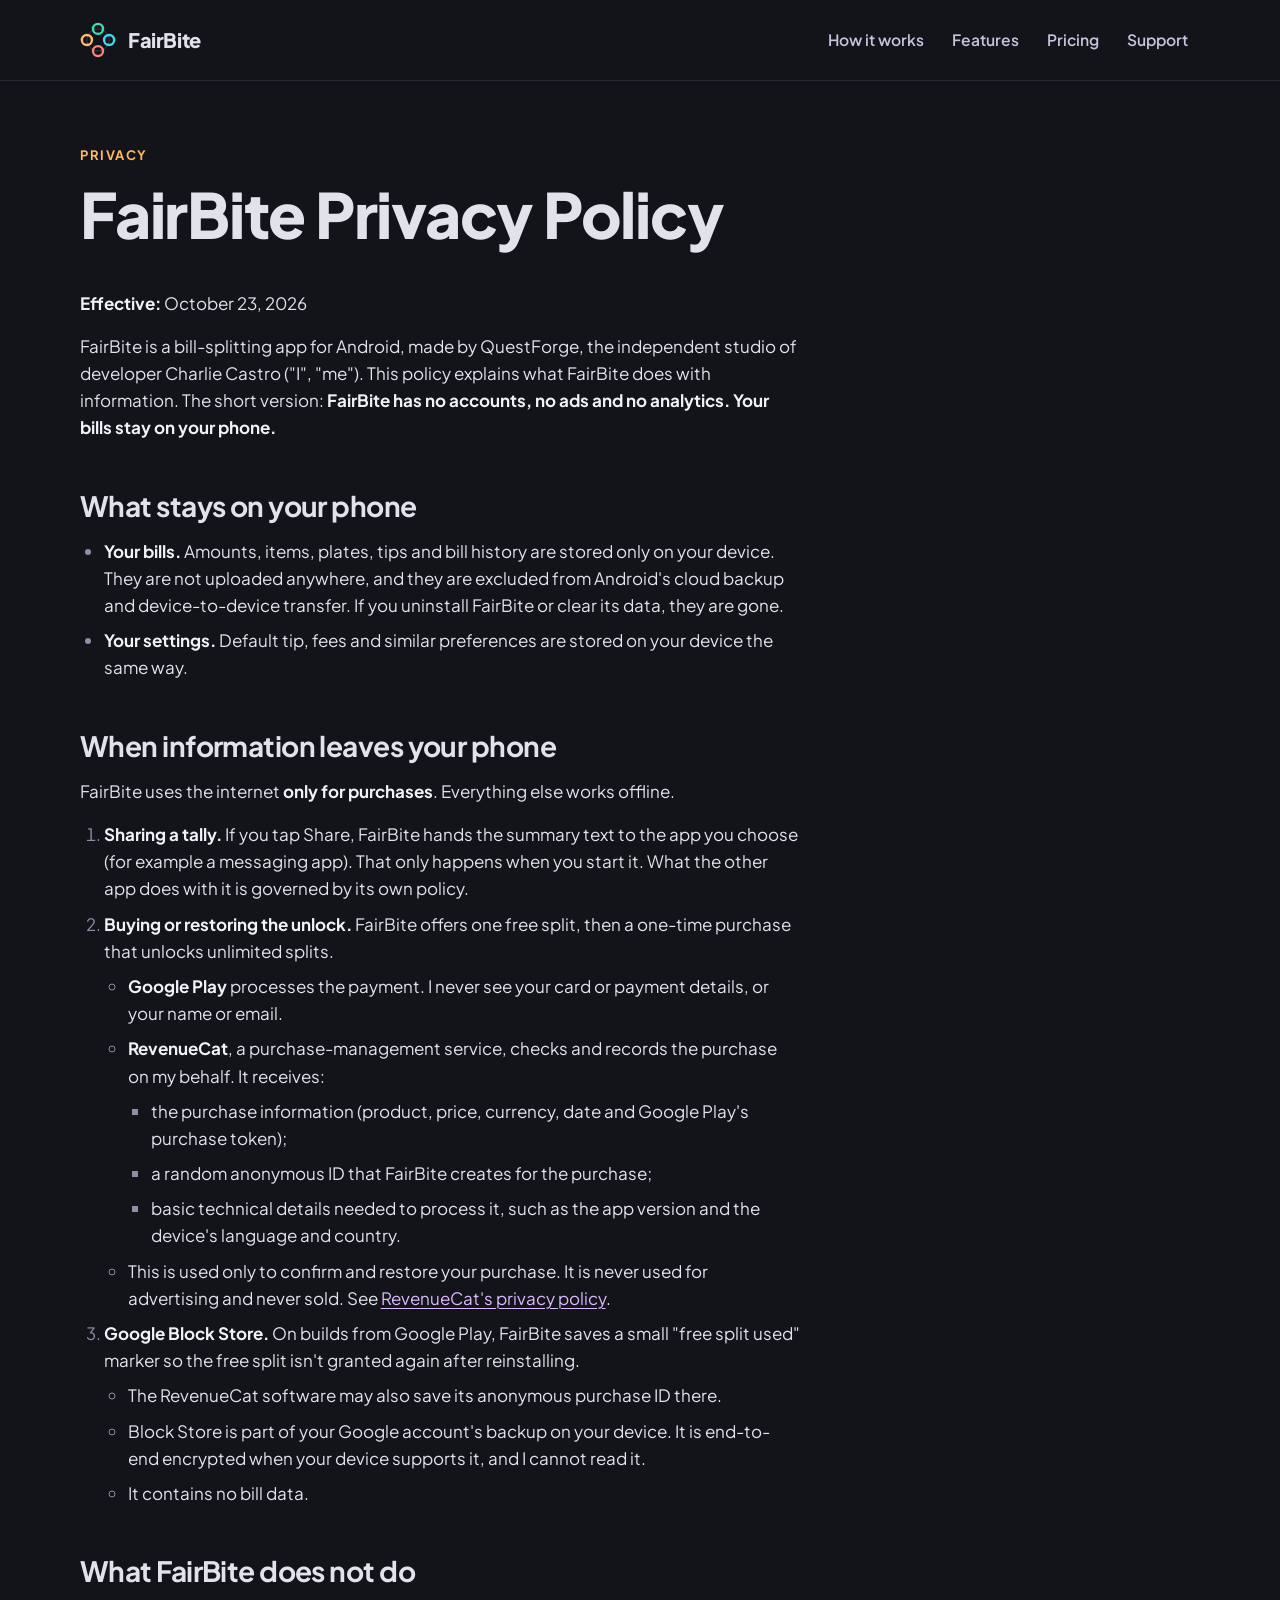
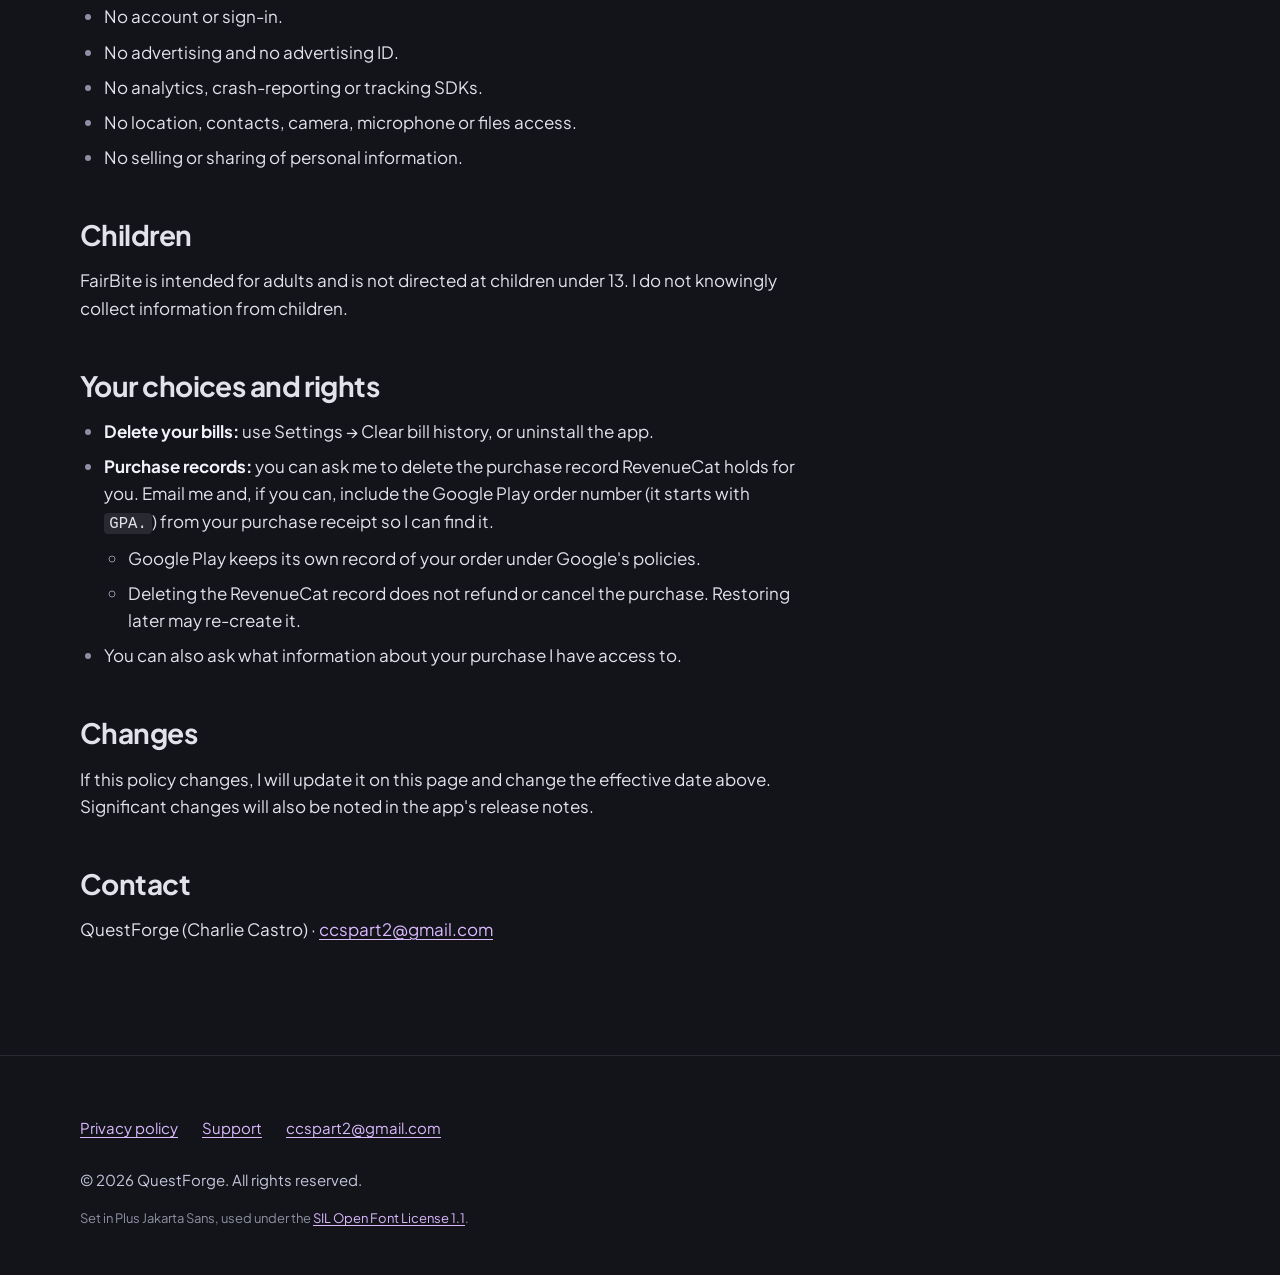
==== privacy/index.html @ 78be265c "ccspart2/FairBite#102: website v1 — home, support, privacy policy, 404 Static, dark, Plus Jakarta Sa" ====
<!doctype html>
<html lang="en">
<head>
  <meta charset="utf-8">
  <meta name="viewport" content="width=device-width, initial-scale=1">
  <title>Privacy policy — FairBite</title>
  <meta name="description" content="FairBite has no accounts, no ads and no analytics. Your bills stay on your phone. How purchases through Google Play and RevenueCat are handled.">
  <meta name="theme-color" content="#13131A">
  <meta name="color-scheme" content="dark">
  <!-- SITE URL: absolute URLs below use the base https://ccspart2.github.io/fairbite-site/ — see README to change it. -->
  <link rel="canonical" href="https://ccspart2.github.io/fairbite-site/privacy/">
  <link rel="icon" href="../favicon.svg" type="image/svg+xml">
  <link rel="icon" href="../assets/img/favicon-32.png" sizes="32x32" type="image/png">
  <link rel="apple-touch-icon" href="../assets/img/apple-touch-icon.png">
  <link rel="preload" href="../fonts/plus-jakarta-sans.woff2" as="font" type="font/woff2" crossorigin>
  <link rel="stylesheet" href="../assets/css/site.css">

  <meta property="og:type" content="website">
  <meta property="og:site_name" content="FairBite">
  <meta property="og:title" content="Privacy policy — FairBite">
  <meta property="og:description" content="FairBite has no accounts, no ads and no analytics. Your bills stay on your phone. How purchases through Google Play and RevenueCat are handled.">
  <meta property="og:url" content="https://ccspart2.github.io/fairbite-site/privacy/">
  <meta property="og:image" content="https://ccspart2.github.io/fairbite-site/assets/img/og-image.png">
  <meta property="og:image:width" content="1200">
  <meta property="og:image:height" content="630">
  <meta property="og:image:alt" content="FairBite: four coloured plate rings around a table, with the words Split the bill, fair to the cent.">
  <meta property="og:locale" content="en_US">
  <meta name="twitter:card" content="summary_large_image">
  <meta name="twitter:title" content="Privacy policy — FairBite">
  <meta name="twitter:description" content="FairBite has no accounts, no ads and no analytics. Your bills stay on your phone. How purchases through Google Play and RevenueCat are handled.">
  <meta name="twitter:image" content="https://ccspart2.github.io/fairbite-site/assets/img/og-image.png">
</head>
<body>
  <a class="skip-link" href="#main">Skip to content</a>

  <header class="site-header">
    <div class="wrap">
      <a class="brand" href="../">
        <img src="../assets/img/logo.svg" alt="" width="36" height="36">
        FairBite
      </a>
      <nav class="site-nav" aria-label="Main">
        <ul>
          <li><a href="../#how-it-works">How it works</a></li>
          <li><a href="../#features">Features</a></li>
          <li><a href="../#pricing">Pricing</a></li>
          <li><a href="../support/">Support</a></li>
        </ul>
      </nav>
    </div>
  </header>

  <main id="main">
    <div class="wrap">
      <div class="page-head">
        <span class="eyebrow">Privacy</span>
        <h1>FairBite Privacy Policy</h1>
      </div>
      <article class="prose">
      <p><strong>Effective:</strong> October 23, 2026</p>
      <p>FairBite is a bill-splitting app for Android, made by QuestForge, the independent studio of developer Charlie Castro ("I", "me").
      This policy explains what FairBite does with information. The short version: <strong>FairBite has no accounts, no
      ads and no analytics. Your bills stay on your phone.</strong></p>
      <h2>What stays on your phone</h2>
      <ul>
      <li><strong>Your bills.</strong> Amounts, items, plates, tips and bill history are stored only on your device. They are not
        uploaded anywhere, and they are excluded from Android's cloud backup and device-to-device transfer. If you
        uninstall FairBite or clear its data, they are gone.</li>
      <li><strong>Your settings.</strong> Default tip, fees and similar preferences are stored on your device the same way.</li>
      </ul>
      <h2>When information leaves your phone</h2>
      <p>FairBite uses the internet <strong>only for purchases</strong>. Everything else works offline.</p>
      <ol>
      <li><strong>Sharing a tally.</strong> If you tap Share, FairBite hands the summary text to the app you choose (for example
         a messaging app). That only happens when you start it. What the other app does with it is governed by its
         own policy.</li>
      <li><strong>Buying or restoring the unlock.</strong> FairBite offers one free split, then a one-time purchase that unlocks
         unlimited splits.<ul>
      <li><strong>Google Play</strong> processes the payment. I never see your card or payment details, or your name or email.</li>
      <li><strong>RevenueCat</strong>, a purchase-management service, checks and records the purchase on my behalf. It receives:<ul>
      <li>the purchase information (product, price, currency, date and Google Play's purchase token);</li>
      <li>a random anonymous ID that FairBite creates for the purchase;</li>
      <li>basic technical details needed to process it, such as the app version and the device's language and
         country.</li>
      </ul>
      </li>
      <li>This is used only to confirm and restore your purchase. It is never used for advertising and never sold.
         See <a href="https://www.revenuecat.com/privacy">RevenueCat's privacy policy</a>.</li>
      </ul>
      </li>
      <li><strong>Google Block Store.</strong> On builds from Google Play, FairBite saves a small "free split used" marker so the
         free split isn't granted again after reinstalling.<ul>
      <li>The RevenueCat software may also save its anonymous purchase ID there.</li>
      <li>Block Store is part of your Google account's backup on your device. It is end-to-end encrypted when your
         device supports it, and I cannot read it.</li>
      <li>It contains no bill data.</li>
      </ul>
      </li>
      </ol>
      <h2>What FairBite does not do</h2>
      <ul>
      <li>No account or sign-in.</li>
      <li>No advertising and no advertising ID.</li>
      <li>No analytics, crash-reporting or tracking SDKs.</li>
      <li>No location, contacts, camera, microphone or files access.</li>
      <li>No selling or sharing of personal information.</li>
      </ul>
      <h2>Children</h2>
      <p>FairBite is intended for adults and is not directed at children under 13. I do not knowingly collect
      information from children.</p>
      <h2>Your choices and rights</h2>
      <ul>
      <li><strong>Delete your bills:</strong> use Settings → Clear bill history, or uninstall the app.</li>
      <li><strong>Purchase records:</strong> you can ask me to delete the purchase record RevenueCat holds for you. Email me and,
        if you can, include the Google Play order number (it starts with <code>GPA.</code>) from your purchase receipt so I can
        find it.<ul>
      <li>Google Play keeps its own record of your order under Google's policies.</li>
      <li>Deleting the RevenueCat record does not refund or cancel the purchase. Restoring later may re-create it.</li>
      </ul>
      </li>
      <li>You can also ask what information about your purchase I have access to.</li>
      </ul>
      <h2>Changes</h2>
      <p>If this policy changes, I will update it on this page and change the effective date above. Significant
      changes will also be noted in the app's release notes.</p>
      <h2>Contact</h2>
      <p>QuestForge (Charlie Castro) · <a href="mailto:ccspart2@gmail.com">ccspart2@gmail.com</a></p>
      </article>
    </div>
  </main>

  <footer class="site-footer">
    <div class="wrap">
      <nav aria-label="Footer">
        <ul>
          <li><a href="../privacy/" aria-current="page">Privacy policy</a></li>
          <li><a href="../support/">Support</a></li>
          <li><a href="mailto:ccspart2@gmail.com">ccspart2@gmail.com</a></li>
        </ul>
      </nav>
      <p>© 2026 QuestForge. All rights reserved.</p>
      <p class="legal">Set in Plus Jakarta Sans, used under the <a href="../fonts/OFL.txt">SIL Open Font License 1.1</a>.</p>
      <!-- GOOGLE PLAY: uncomment when the badge is switched on.
      <p class="legal">Google Play and the Google Play logo are trademarks of Google LLC.</p>
      -->
    </div>
  </footer>
</body>
</html>
---- assets/css/site.css ----
/*
  FairBite site — one stylesheet.
  Colours are the app's own dark scheme (FairBiteColorTokens). The app ships dark only,
  and so does the site: there is no light theme to switch to.
*/

@font-face {
  font-family: "Plus Jakarta Sans";
  src: url("../../fonts/plus-jakarta-sans.woff2") format("woff2");
  font-weight: 200 800;
  font-style: normal;
  font-display: swap;
}

:root {
  color-scheme: dark;

  /* Surfaces and ink */
  --surface: #13131A;
  --surface-lowest: #0D0D16;
  --surface-low: #1B1B22;
  --surface-container: #1F1F26;
  --surface-high: #292931;
  --surface-highest: #34343C;
  --on-surface: #E2E2EB;
  --on-surface-variant: #C4C5DB;
  --outline: #8E8FA4;
  --outline-variant: #444558;

  /* Brand roles */
  --primary: #DAB9FF;
  --on-primary: #34009B;
  --primary-container: #5111C6;
  --on-primary-container: #EDDCFF;
  --secondary: #FFB960;
  --tertiary: #FFB0CF;

  /* Plates — numbered clockwise from You (plate 1) */
  --plate-1: #F8857B;
  --plate-2: #FBBA6E;
  --plate-3: #3EDFB0;
  --plate-4: #42D8F0;
  --plate-5: #81A4F6;
  --plate-6: #F77DBC;

  /* Shape (M3 scale, as in the app) */
  --r-sm: 8px;
  --r-md: 12px;
  --r-lg: 16px;
  --r-xl: 28px;

  /* Spacing */
  --s-1: 4px;
  --s-2: 8px;
  --s-3: 12px;
  --s-4: 16px;
  --s-5: 24px;
  --s-6: 32px;
  --s-7: 48px;
  --s-8: 64px;
  --s-9: 96px;

  --content: 1120px;
  --gutter: clamp(16px, 4vw, 40px);
}

*,
*::before,
*::after { box-sizing: border-box; }

html {
  -webkit-text-size-adjust: 100%;
  text-size-adjust: 100%;
  scroll-behavior: smooth;
}

body {
  margin: 0;
  background: var(--surface);
  color: var(--on-surface);
  font-family: "Plus Jakarta Sans", system-ui, -apple-system, "Segoe UI", Roboto, sans-serif;
  font-size: 1.0625rem;
  line-height: 1.6;
  overflow-x: hidden;
}

img,
svg { display: block; max-width: 100%; height: auto; }

a {
  color: var(--primary);
  text-underline-offset: 0.18em;
  text-decoration-thickness: 1px;
}
a:hover { text-decoration-thickness: 2px; }

:focus-visible {
  outline: 3px solid var(--primary);
  outline-offset: 3px;
  border-radius: 4px;
}

h1, h2, h3 {
  line-height: 1.15;
  letter-spacing: -0.02em;
  margin: 0 0 var(--s-4);
  font-weight: 700;
}
h1 { font-size: clamp(2.3rem, 6vw, 3.9rem); font-weight: 800; }
h2 { font-size: clamp(1.75rem, 4vw, 2.6rem); }
h3 { font-size: 1.25rem; letter-spacing: -0.01em; }
p { margin: 0 0 var(--s-4); }

.num { font-variant-numeric: tabular-nums; }

.visually-hidden {
  position: absolute !important;
  width: 1px; height: 1px;
  overflow: hidden;
  clip: rect(0 0 0 0);
  clip-path: inset(50%);
  white-space: nowrap;
}

.skip-link {
  position: absolute;
  left: var(--s-4);
  top: -100px;
  z-index: 10;
  padding: var(--s-3) var(--s-4);
  background: var(--primary);
  color: var(--on-primary);
  border-radius: var(--r-md);
  font-weight: 700;
  text-decoration: none;
}
.skip-link:focus { top: var(--s-4); }

.wrap {
  width: 100%;
  max-width: calc(var(--content) + 2 * var(--gutter));
  margin: 0 auto;
  padding: 0 var(--gutter);
}

/* ---------- Header ---------- */

.site-header {
  border-bottom: 1px solid var(--surface-high);
}
.site-header .wrap {
  display: flex;
  flex-wrap: wrap;
  align-items: center;
  justify-content: space-between;
  gap: var(--s-2) var(--s-5);
  padding-top: var(--s-4);
  padding-bottom: var(--s-4);
}
.brand {
  display: inline-flex;
  align-items: center;
  gap: var(--s-3);
  color: var(--on-surface);
  text-decoration: none;
  font-weight: 800;
  font-size: 1.25rem;
  letter-spacing: -0.02em;
  min-height: 48px;
}
.brand img { width: 36px; height: 36px; }
.site-nav ul {
  display: flex;
  flex-wrap: wrap;
  gap: 0 var(--s-1);
  margin: 0;
  padding: 0;
  list-style: none;
}
.site-nav a {
  display: inline-flex;
  align-items: center;
  min-height: 48px;
  padding: 0 var(--s-3);
  color: var(--on-surface-variant);
  text-decoration: none;
  font-weight: 600;
  font-size: 0.975rem;
  border-radius: var(--r-md);
}
.site-nav a:hover { color: var(--on-surface); background: var(--surface-low); }
.site-nav a[aria-current="page"] { color: var(--primary); }

/* ---------- Sections ---------- */

.section { padding: clamp(64px, 10vw, 96px) 0; }
.section + .section { border-top: 1px solid var(--surface-low); }
.section-intro { max-width: 640px; margin-bottom: var(--s-7); }
.eyebrow {
  display: block;
  margin-bottom: var(--s-3);
  color: var(--secondary);
  font-size: 0.8125rem;
  font-weight: 700;
  letter-spacing: 0.12em;
  text-transform: uppercase;
}
.lead { font-size: clamp(1.125rem, 2.2vw, 1.3rem); color: var(--on-surface-variant); }

/* ---------- Hero ---------- */

.hero { padding: var(--s-8) 0; position: relative; }
.hero-grid {
  display: grid;
  grid-template-columns: 1fr;
  gap: var(--s-7);
  align-items: center;
}
@media (min-width: 900px) {
  .hero-grid { grid-template-columns: minmax(0, 1fr) minmax(0, 1fr); }
}
.hero h1 { margin-bottom: var(--s-5); }
.hero h1 .accent { color: var(--primary); }
.hero .lead { max-width: 34ch; margin-bottom: var(--s-6); }
.hero-facts {
  display: flex;
  flex-wrap: wrap;
  gap: var(--s-2) var(--s-5);
  margin: var(--s-5) 0 0;
  padding: 0;
  list-style: none;
  color: var(--on-surface-variant);
  font-size: 0.95rem;
}
.hero-facts li { display: inline-flex; align-items: center; gap: var(--s-2); }
.hero-facts li::before {
  content: "";
  width: 10px; height: 10px;
  border-radius: 50%;
  border: 2.5px solid var(--dot, var(--plate-3));
}
.hero-facts li:nth-child(1) { --dot: var(--plate-1); }
.hero-facts li:nth-child(2) { --dot: var(--plate-2); }
.hero-facts li:nth-child(3) { --dot: var(--plate-3); }
.hero-facts li:nth-child(4) { --dot: var(--plate-4); }

/* Store availability — the "coming soon" state, and the badge slot */
.store {
  display: flex;
  flex-wrap: wrap;
  align-items: center;
  gap: var(--s-3) var(--s-4);
}
.coming-soon {
  display: inline-flex;
  align-items: center;
  gap: var(--s-3);
  min-height: 56px;
  padding: var(--s-2) var(--s-5) var(--s-2) var(--s-4);
  border: 1.5px solid var(--outline-variant);
  border-radius: var(--r-md);
  background: var(--surface-low);
}
.coming-soon svg { width: 24px; height: 24px; flex: none; }
.coming-soon span { display: block; line-height: 1.25; }
.coming-soon .small { font-size: 0.75rem; color: var(--on-surface-variant); letter-spacing: 0.04em; text-transform: uppercase; font-weight: 600; }
.coming-soon .big { font-size: 1.05rem; font-weight: 700; }
.store-badge img { height: 64px; width: auto; }
.store-note { color: var(--on-surface-variant); font-size: 0.95rem; margin: 0; }

.hero-visual {
  position: relative;
  display: grid;
  place-items: center;
  aspect-ratio: 3 / 2;
}
.hero-rings {
  position: absolute;
  inset: 0;
  z-index: 0;
  pointer-events: none;
  opacity: 0.8;
}
.hero-rings svg { width: 100%; height: 100%; overflow: visible; }
.hero-visual .device { position: relative; z-index: 1; width: 84%; }

/* ---------- Device mockup (landscape phone) ---------- */

.device {
  position: relative;
  padding: 2.2% 3.2% 2.2% 3.2%;
  background: linear-gradient(160deg, #2b2b34, #16161d 60%);
  border-radius: clamp(14px, 3.4vw, 34px);
  box-shadow:
    0 0 0 1px #3a3a46 inset,
    0 30px 60px -20px rgba(0, 0, 0, 0.7),
    0 0 0 1px rgba(0, 0, 0, 0.6);
}
.device::before {
  /* front camera, on the short edge as in landscape */
  content: "";
  position: absolute;
  left: 1.4%;
  top: 50%;
  width: 0.9%;
  aspect-ratio: 1;
  transform: translateY(-50%);
  border-radius: 50%;
  background: #05050a;
  box-shadow: 0 0 0 1px #2c2c36;
}
.device img {
  width: 100%;
  border-radius: clamp(6px, 1.4vw, 14px);
  aspect-ratio: 2272 / 996;
  object-fit: cover;
  background: var(--surface);
}

/* ---------- Steps ---------- */

.steps {
  display: grid;
  grid-template-columns: 1fr;
  gap: var(--s-5);
  margin: 0;
  padding: 0;
  list-style: none;
  counter-reset: step;
}
@media (min-width: 640px) { .steps { grid-template-columns: repeat(2, minmax(0, 1fr)); } }
@media (min-width: 1040px) { .steps { grid-template-columns: repeat(4, minmax(0, 1fr)); } }
.step {
  padding: var(--s-5);
  background: var(--surface-low);
  border-radius: var(--r-lg);
}
.step .ring {
  display: grid;
  place-items: center;
  width: 56px;
  height: 56px;
  margin-bottom: var(--s-4);
  border-radius: 50%;
  border: 5px solid var(--plate);
  color: var(--plate);
  font-weight: 700;
  font-size: 1.2rem;
}
.step:nth-child(1) { --plate: var(--plate-1); }
.step:nth-child(2) { --plate: var(--plate-2); }
.step:nth-child(3) { --plate: var(--plate-3); }
.step:nth-child(4) { --plate: var(--plate-4); }
.step p { color: var(--on-surface-variant); margin: 0; }

/* ---------- Features ---------- */

.features {
  display: grid;
  grid-template-columns: 1fr;
  gap: var(--s-5);
}
@media (min-width: 640px) { .features { grid-template-columns: repeat(2, minmax(0, 1fr)); } }
@media (min-width: 1040px) { .features { grid-template-columns: repeat(3, minmax(0, 1fr)); } }
.feature {
  padding: var(--s-6) var(--s-5);
  background: var(--surface-low);
  border-radius: var(--r-lg);
  border-top: 4px solid var(--plate, var(--primary));
}
.feature:nth-child(1) { --plate: var(--plate-1); }
.feature:nth-child(2) { --plate: var(--plate-2); }
.feature:nth-child(3) { --plate: var(--plate-3); }
.feature:nth-child(4) { --plate: var(--plate-4); }
.feature:nth-child(5) { --plate: var(--plate-5); }
.feature:nth-child(6) { --plate: var(--plate-6); }
.feature p { color: var(--on-surface-variant); margin: 0; }

/* A worked example of the arithmetic */
.tally {
  margin-top: var(--s-7);
  padding: var(--s-5);
  background: var(--surface-container);
  border-radius: var(--r-lg);
  display: grid;
  gap: var(--s-5);
  grid-template-columns: 1fr;
  align-items: center;
}
@media (min-width: 900px) { .tally { grid-template-columns: minmax(0, 2fr) minmax(0, 3fr); padding: var(--s-6); } }
.tally p { color: var(--on-surface-variant); margin: 0; }
.tally h3 { margin-bottom: var(--s-3); }
.tally table { width: 100%; border-collapse: collapse; font-variant-numeric: tabular-nums; }
.tally th,
.tally td { padding: var(--s-2) var(--s-1); text-align: right; white-space: nowrap; }
.tally th:first-child,
.tally td:first-child { text-align: left; }
.tally thead th { color: var(--on-surface-variant); font-weight: 600; font-size: 0.85rem; border-bottom: 1px solid var(--outline-variant); }
.tally tbody td { border-bottom: 1px solid var(--surface-high); }
.tally tfoot td { font-weight: 800; padding-top: var(--s-3); }
.tally .who { display: inline-flex; align-items: center; gap: var(--s-2); font-weight: 600; }
.tally .who::before {
  content: "";
  width: 14px; height: 14px; border-radius: 50%;
  border: 3.5px solid var(--plate);
}
.tally .p1 { --plate: var(--plate-1); }
.tally .p2 { --plate: var(--plate-2); }
.tally .p3 { --plate: var(--plate-3); }
.tally .p4 { --plate: var(--plate-4); }
.table-scroll { overflow-x: auto; }
@media (max-width: 420px) {
  .tally th, .tally td { padding: var(--s-2) 2px; font-size: 0.875rem; }
  .tally .who::before { width: 10px; height: 10px; border-width: 2.5px; }
}

/* ---------- Screenshots ---------- */

.shots {
  display: grid;
  grid-template-columns: 1fr;
  gap: var(--s-7) var(--s-6);
  margin: 0;
  padding: 0;
  list-style: none;
}
@media (min-width: 760px) { .shots { grid-template-columns: repeat(2, minmax(0, 1fr)); } }
.shots figure { margin: 0; }
.shots figcaption { margin-top: var(--s-4); color: var(--on-surface-variant); }
.shots figcaption strong { color: var(--on-surface); display: block; font-size: 1.05rem; }

/* ---------- Pricing ---------- */

.pricing-grid {
  display: grid;
  grid-template-columns: 1fr;
  gap: var(--s-7);
  align-items: center;
}
@media (min-width: 900px) { .pricing-grid { grid-template-columns: minmax(0, 1fr) minmax(0, 1fr); } }
.plans { display: grid; gap: var(--s-4); grid-template-columns: 1fr; }
@media (min-width: 520px) { .plans { grid-template-columns: repeat(2, minmax(0, 1fr)); } }
.plan {
  padding: var(--s-5);
  border-radius: var(--r-lg);
  background: var(--surface-low);
  border: 1.5px solid var(--surface-high);
}
.plan.featured { border-color: var(--primary); background: var(--surface-container); }
.plan .price {
  display: block;
  font-size: clamp(2.4rem, 6vw, 3rem);
  font-weight: 800;
  letter-spacing: -0.03em;
  line-height: 1.1;
  margin: var(--s-2) 0 var(--s-2);
  font-variant-numeric: tabular-nums;
}
.plan h3 { font-size: 1rem; color: var(--on-surface-variant); margin: 0; font-weight: 600; letter-spacing: 0; }
.plan p { color: var(--on-surface-variant); margin: 0; font-size: 0.975rem; }
.checklist { margin: var(--s-5) 0 0; padding: 0; list-style: none; }
.checklist li { position: relative; padding-left: 28px; margin-bottom: var(--s-2); color: var(--on-surface-variant); }
.checklist li::before {
  content: "";
  position: absolute;
  left: 0; top: 0.45em;
  width: 14px; height: 14px; border-radius: 50%;
  border: 3.5px solid var(--plate-3);
}
.fine { font-size: 0.9rem; color: var(--on-surface-variant); margin-top: var(--s-5); }

/* ---------- Prose pages (privacy, support) ---------- */

.page-head { padding: var(--s-8) 0 var(--s-5); }
.prose { max-width: 720px; padding-bottom: var(--s-9); }
.prose h2 { font-size: clamp(1.4rem, 3vw, 1.75rem); margin-top: var(--s-7); }
.prose h3 { margin-top: var(--s-6); margin-bottom: var(--s-2); }
.prose ul,
.prose ol { padding-left: 1.4em; margin: 0 0 var(--s-4); }
.prose li { margin-bottom: var(--s-2); }
.prose li > ul,
.prose li > ol { margin-top: var(--s-2); margin-bottom: 0; }
.prose li::marker { color: var(--outline); }
.prose code {
  font-family: ui-monospace, "SFMono-Regular", Menlo, Consolas, monospace;
  font-size: 0.92em;
  padding: 0.1em 0.35em;
  background: var(--surface-high);
  border-radius: 4px;
}
.prose strong { color: #F1F1F8; }

.contact-card {
  display: flex;
  flex-wrap: wrap;
  align-items: center;
  justify-content: space-between;
  gap: var(--s-4);
  margin: var(--s-5) 0 var(--s-6);
  padding: var(--s-5);
  background: var(--surface-container);
  border-radius: var(--r-lg);
  border-left: 4px solid var(--plate-4);
}
.contact-card p { margin: 0; color: var(--on-surface-variant); }
.contact-card .addr { font-weight: 700; font-size: 1.15rem; color: var(--on-surface); overflow-wrap: anywhere; }

.button {
  display: inline-flex;
  align-items: center;
  justify-content: center;
  min-height: 48px;
  padding: 0 var(--s-5);
  border-radius: var(--r-md);
  background: var(--primary);
  color: var(--on-primary);
  font-weight: 700;
  text-decoration: none;
}
.button:hover { background: var(--on-primary-container); }

.faq-toc { margin: 0 0 var(--s-6); padding: 0; list-style: none; }
.faq-toc li { margin: 0; }
.faq-toc a { display: inline-flex; align-items: center; min-height: 40px; }

.path {
  font-weight: 700;
  color: var(--on-surface);
}

/* ---------- Footer ---------- */

.site-footer {
  border-top: 1px solid var(--surface-high);
  padding: var(--s-7) 0;
  color: var(--on-surface-variant);
  font-size: 0.9375rem;
}
.site-footer .wrap { display: grid; gap: var(--s-4); }
.site-footer ul {
  display: flex;
  flex-wrap: wrap;
  gap: 0 var(--s-2);
  margin: 0;
  padding: 0;
  list-style: none;
}
.site-footer nav a {
  display: inline-flex;
  align-items: center;
  min-height: 48px;
  padding: 0 var(--s-2);
  margin-left: calc(-1 * var(--s-2));
  margin-right: var(--s-2);
}
.site-footer p { margin: 0; }
.site-footer .legal { font-size: 0.8125rem; color: var(--outline); }
/* --outline (#8E8FA4) on surface (#13131A) is 6.1:1 — AA for small text. */

/* ---------- 404 ---------- */

.lost { padding: var(--s-9) 0; text-align: center; }
.lost svg { width: 160px; margin: 0 auto var(--s-6); }
.lost p { color: var(--on-surface-variant); }

/* ---------- Motion ---------- */

@media (prefers-reduced-motion: reduce) {
  html { scroll-behavior: auto; }
  *, *::before, *::after { animation: none !important; transition: none !important; }
}
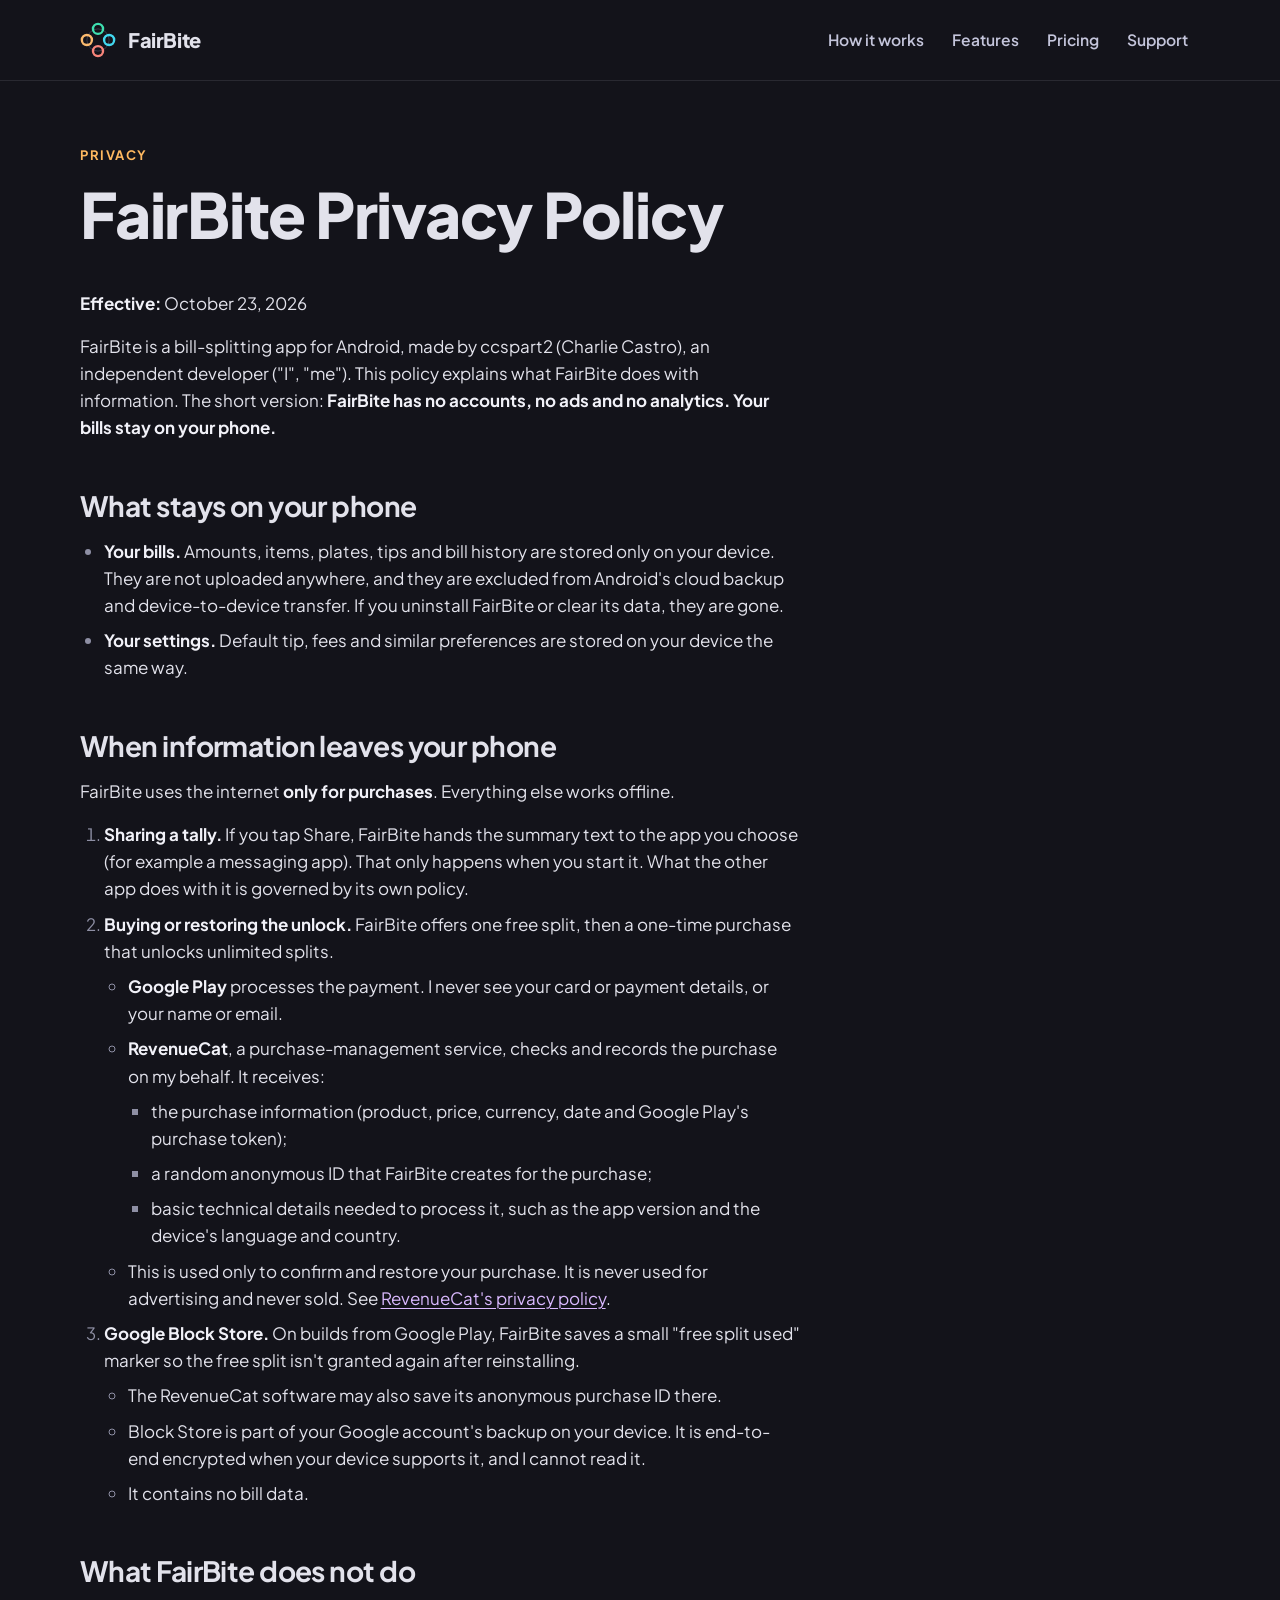
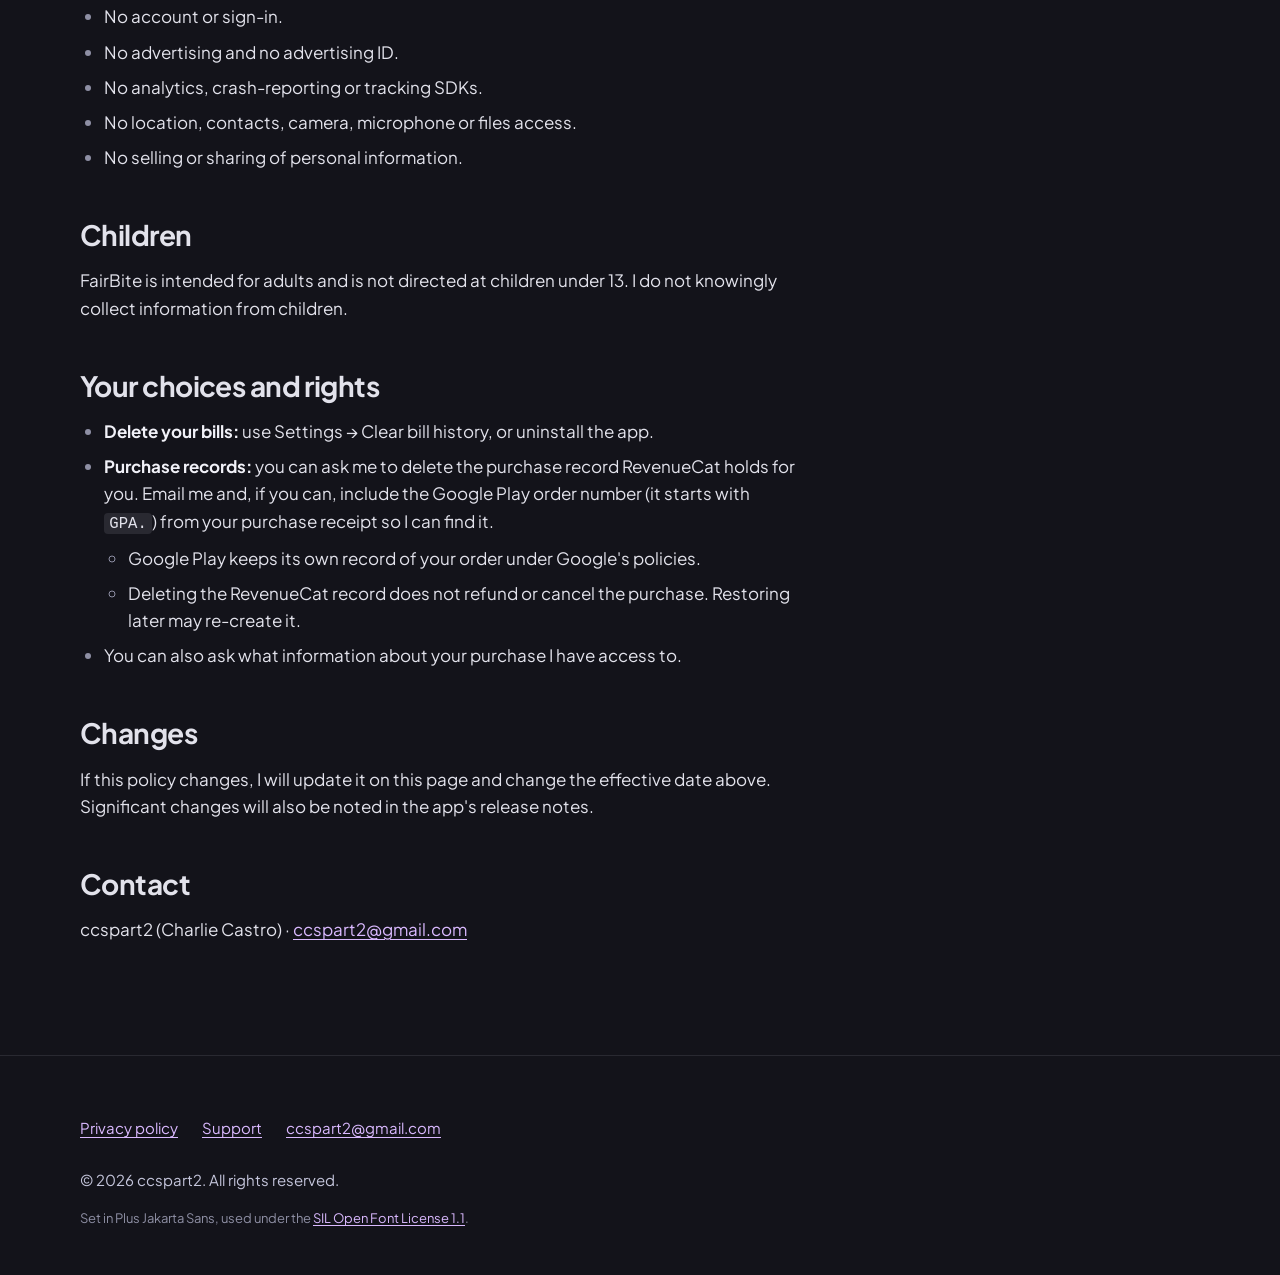
==== commit e6b9bf62: "ccspart2/FairBite#102: developer name ccspart2 (matches Play Console), replacing QuestForge" ====
--- a/privacy/index.html
+++ b/privacy/index.html
@@ -58,7 +58,7 @@
       </div>
       <article class="prose">
       <p><strong>Effective:</strong> October 23, 2026</p>
-      <p>FairBite is a bill-splitting app for Android, made by QuestForge, the independent studio of developer Charlie Castro ("I", "me").
+      <p>FairBite is a bill-splitting app for Android, made by ccspart2 (Charlie Castro), an independent developer ("I", "me").
       This policy explains what FairBite does with information. The short version: <strong>FairBite has no accounts, no
       ads and no analytics. Your bills stay on your phone.</strong></p>
       <h2>What stays on your phone</h2>
@@ -124,7 +124,7 @@
       <p>If this policy changes, I will update it on this page and change the effective date above. Significant
       changes will also be noted in the app's release notes.</p>
       <h2>Contact</h2>
-      <p>QuestForge (Charlie Castro) · <a href="mailto:ccspart2@gmail.com">ccspart2@gmail.com</a></p>
+      <p>ccspart2 (Charlie Castro) · <a href="mailto:ccspart2@gmail.com">ccspart2@gmail.com</a></p>
       </article>
     </div>
   </main>
@@ -138,7 +138,7 @@
           <li><a href="mailto:ccspart2@gmail.com">ccspart2@gmail.com</a></li>
         </ul>
       </nav>
-      <p>© 2026 QuestForge. All rights reserved.</p>
+      <p>© 2026 ccspart2. All rights reserved.</p>
       <p class="legal">Set in Plus Jakarta Sans, used under the <a href="../fonts/OFL.txt">SIL Open Font License 1.1</a>.</p>
       <!-- GOOGLE PLAY: uncomment when the badge is switched on.
       <p class="legal">Google Play and the Google Play logo are trademarks of Google LLC.</p>
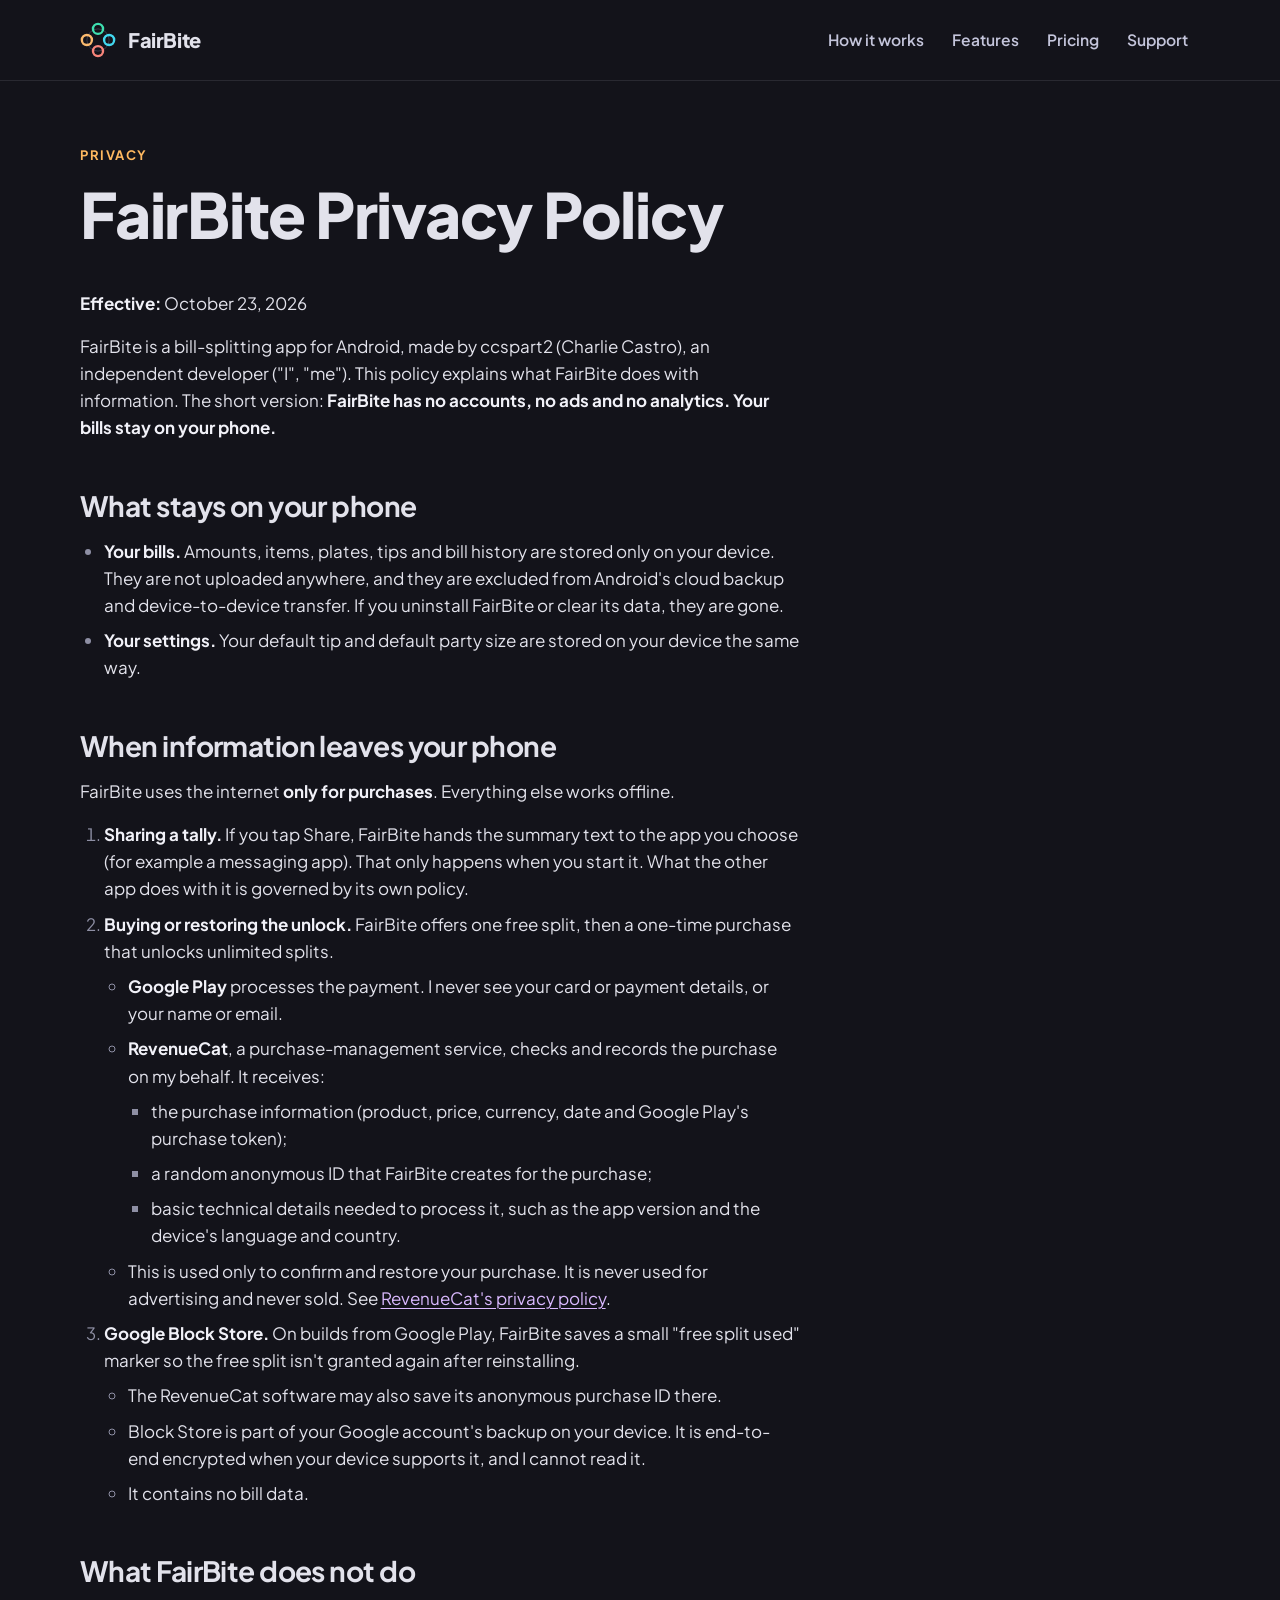
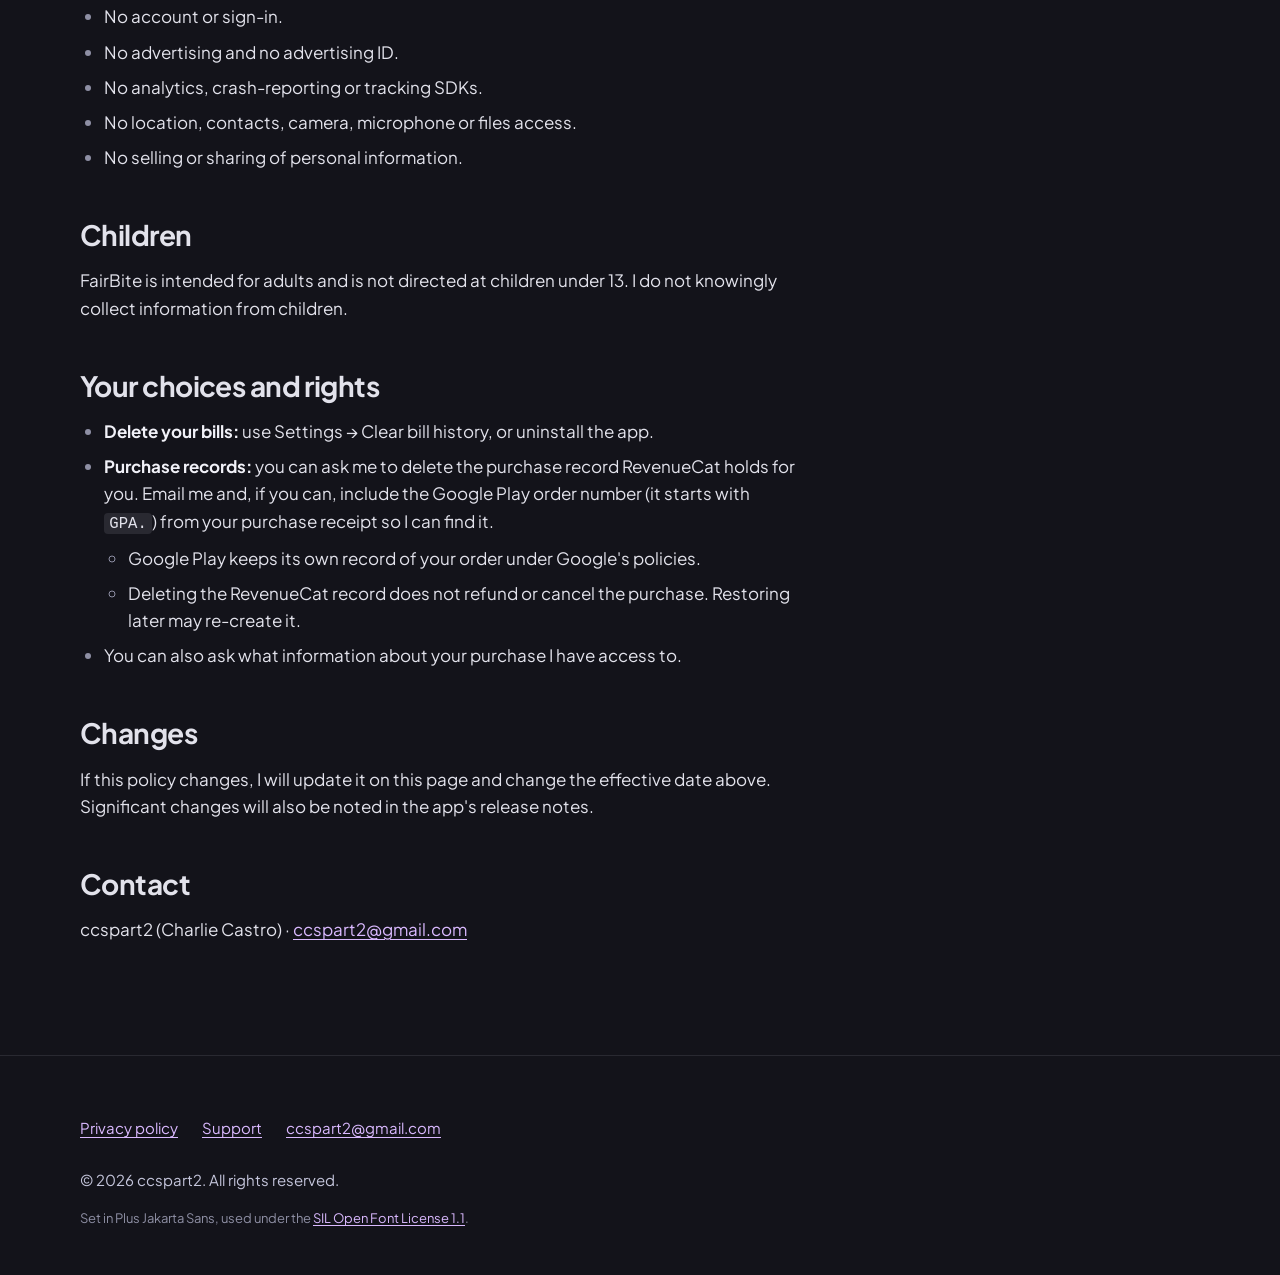
==== commit 3ede084e: "ccspart2/FairBite#102: privacy policy names the real settings (default tip, default party size), not" ====
--- a/privacy/index.html
+++ b/privacy/index.html
@@ -66,7 +66,7 @@
       <li><strong>Your bills.</strong> Amounts, items, plates, tips and bill history are stored only on your device. They are not
         uploaded anywhere, and they are excluded from Android's cloud backup and device-to-device transfer. If you
         uninstall FairBite or clear its data, they are gone.</li>
-      <li><strong>Your settings.</strong> Default tip, fees and similar preferences are stored on your device the same way.</li>
+      <li><strong>Your settings.</strong> Your default tip and default party size are stored on your device the same way.</li>
       </ul>
       <h2>When information leaves your phone</h2>
       <p>FairBite uses the internet <strong>only for purchases</strong>. Everything else works offline.</p>
